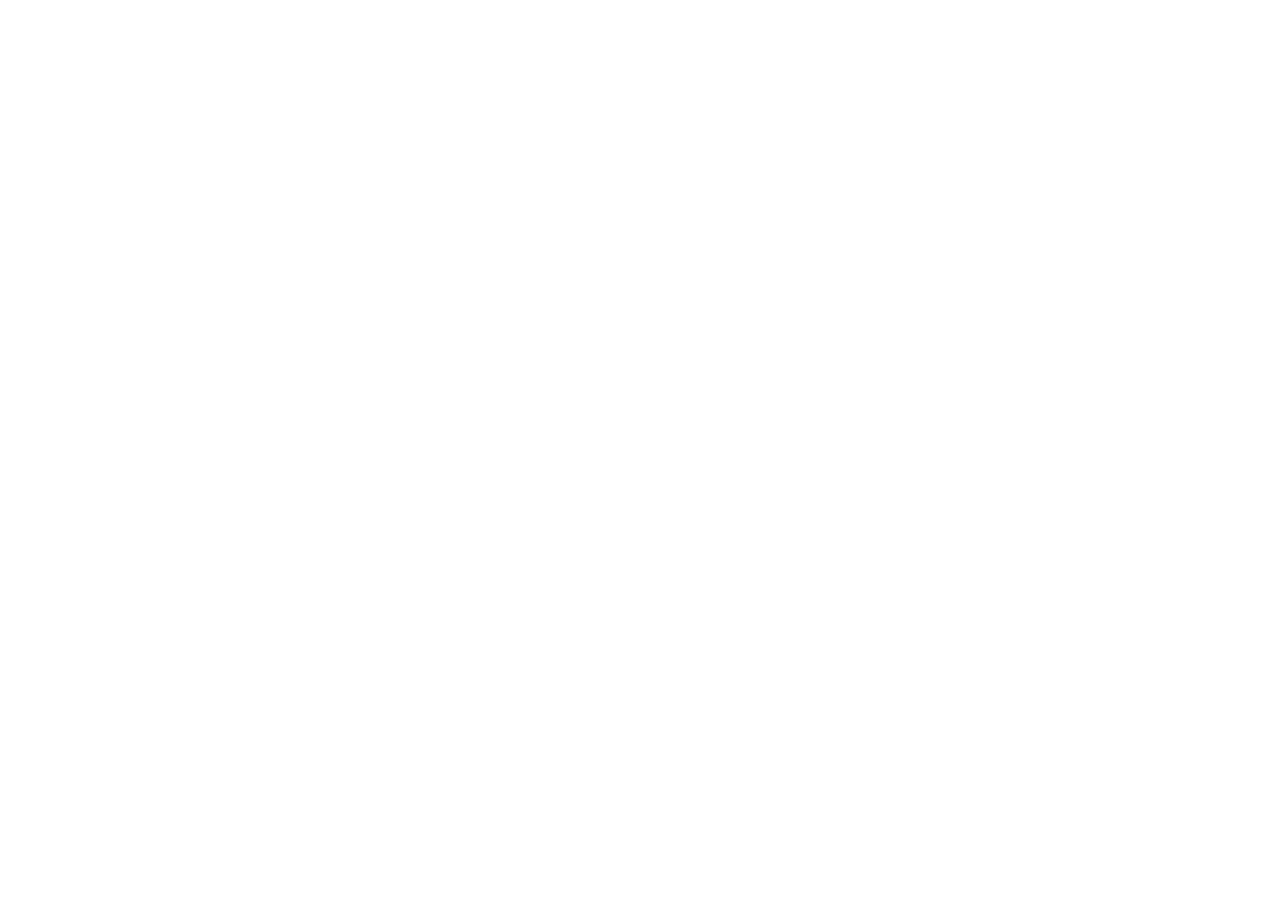
==== help.html @ 9205ddf1 "feat : html 추가" ====
<!DOCTYPE html>
<html lang="en">
<head>
    <meta charset="UTF-8">
    <meta name="viewport" content="width=device-width, initial-scale=1.0">
    <title>help</title>
</head>
<body>
    
</body>
</html>
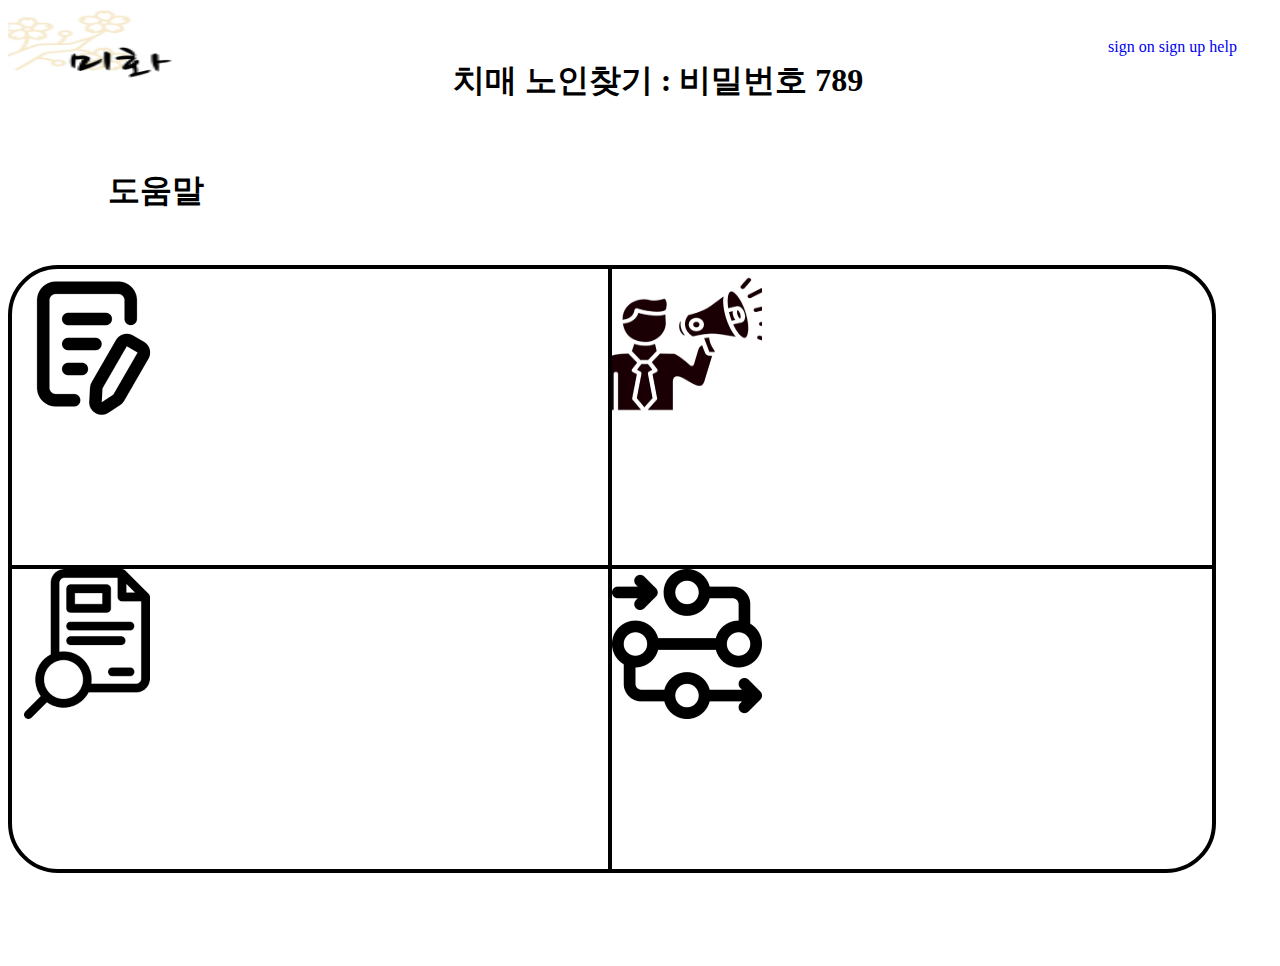
==== commit ea67c90a: "도움말페이지 구조 초안 완성" ====
--- a/help.html
+++ b/help.html
@@ -3,9 +3,46 @@
 <head>
     <meta charset="UTF-8">
     <meta name="viewport" content="width=device-width, initial-scale=1.0">
-    <title>help</title>
+    <link rel="stylesheet" href="./css/help/help.css">
+    <title>도움말</title>
 </head>
 <body>
-    
+    <div id = "main">
+            <div id = "header">
+                <div id = "logo1">
+                    <img src="./images/logo.jpg" alt ="로고">
+                </div>
+                <div id = "title">
+                    <h1>치매 노인찾기 : 비밀번호 789</h1>
+                </div>
+                <div id="top">
+                    <span class ="ls">
+                        <a href="login.html">sign on</a>
+                        <a href="signup.html">sign up</a>
+                        <a href="help.html">help</a>
+                    </span>
+                </div>
+            </div>
+            <div id = "main2">
+                <div id = "maintitle">
+                    <h1>도움말</h1>
+                </div>
+                <div class="g_class">
+                    <div class="g1 g2">
+                        <img src="./images/regist.png" alt="등록">
+                    </div>
+                    <div class="g1">
+                        <img src="./images/free.png" alt="무료홍보">
+                    </div>
+                    <div class="g2">
+                        <img src="./images/select.png" alt="조회">
+                    </div>
+                    <div class="g3">
+                        <img src="./images/yoroung.png" alt="요령">
+                    </div>
+                </div>
+            </div>
+            
+    </div>
 </body>
 </html>--- a/css/help/help.css
+++ b/css/help/help.css
@@ -0,0 +1,83 @@
+
+ul{
+    list-style-type:none;
+}
+a{
+    text-decoration: none;
+}
+#main {
+    width:1400px;
+    height:950px;
+    margin: 0 auto;
+}
+#header{
+    width:1400px;
+    height:100px;
+    padding-bottom: 40px;
+}
+#header>#logo1{
+    float:left;
+    width:200px;
+    height:100px;
+    background-color: bisque;
+}
+#logo1>img{
+    float:left;
+    width:200px;
+    height:100px;
+}
+#header>#title{
+    float:left;
+    width:900px;
+    height:100px;
+    text-align: center;
+}
+#header>#title>h1{
+    padding-top:30px;
+    box-sizing: border-box;
+}
+#header>#top{
+    float:left;
+    width:300px;
+    height:100px;
+    padding-top:30px;
+    box-sizing: border-box;
+}
+#main2{
+    display:block;
+    width: 1400px;
+}
+#main2>#maintitle{
+    padding: 0 0 30px 100px;
+}
+.g_class{
+    display: grid;
+    width: 1200px;
+    grid-template-columns: 600px 600px;
+    grid-template-rows: 300px 300px;
+    border: 4px solid black;
+    border-radius: 50px;
+}
+.g_class>.g1>img{
+    width:150px;
+    height:150px;
+    left: 200px;
+}
+.g_class>.g2>img{
+    width:150px;
+    height:150px;
+    left: 200px;
+}
+.g_class>.g3>img{
+    width:150px;
+    height:150px;
+    left: 200px;
+}
+
+.g_class>.g1{
+    border-bottom: 4px solid black;
+}
+
+.g_class>.g2{
+    border-right: 4px solid black;
+}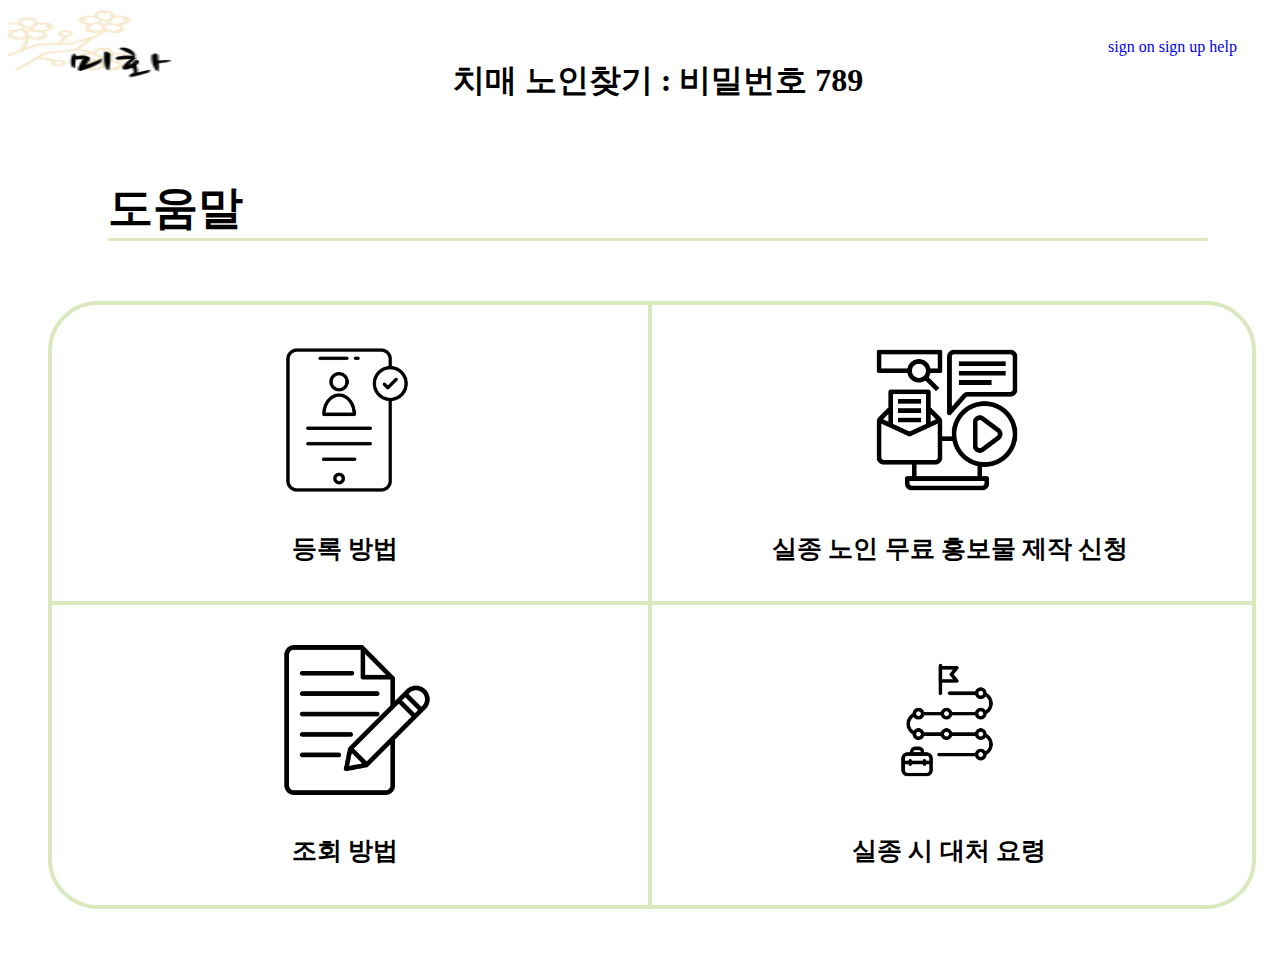
==== commit 5163f648: "이미지 수정" ====
--- a/help.html
+++ b/help.html
@@ -30,15 +30,19 @@
                 <div class="g_class">
                     <div class="g1 g2">
                         <img src="./images/regist.png" alt="등록">
+                        <a>등록 방법</a>
                     </div>
                     <div class="g1">
-                        <img src="./images/free.png" alt="무료홍보">
+                        <img src="./images/hongbo.png" alt="무료홍보">
+                        <a>실종 노인 무료 홍보물 제작 신청</a>
                     </div>
                     <div class="g2">
-                        <img src="./images/select.png" alt="조회">
+                        <img src="./images/johoi.png" alt="조회">
+                        <a>조회 방법</a>
                     </div>
                     <div class="g3">
-                        <img src="./images/yoroung.png" alt="요령">
+                        <img src="./images/yoryung.png" alt="요령">
+                        <a>실종 시 대처 요령</a>
                     </div>
                 </div>
             </div>
--- a/css/help/help.css
+++ b/css/help/help.css
@@ -45,39 +45,80 @@
 }
 #main2{
     display:block;
-    width: 1400px;
+    width: 1200px;
 }
 #main2>#maintitle{
     padding: 0 0 30px 100px;
+}
+#maintitle>h1{
+    font-size:45px;
+    border-bottom: 3px solid #DAE8BE;
 }
 .g_class{
     display: grid;
     width: 1200px;
     grid-template-columns: 600px 600px;
     grid-template-rows: 300px 300px;
-    border: 4px solid black;
+    border: 4px solid #DAE8BE;
     border-radius: 50px;
+    margin-left:40px;
 }
-.g_class>.g1>img{
-    width:150px;
-    height:150px;
-    left: 200px;
+.g_class>.g1.g2{
+    display:grid;
 }
-.g_class>.g2>img{
-    width:150px;
-    height:150px;
-    left: 200px;
+.g_class>.g1{
+    display:grid;
 }
-.g_class>.g3>img{
-    width:150px;
-    height:150px;
-    left: 200px;
+.g_class>.g2{
+    display: grid;
 }
-
+.g_class>.g3{
+    display:grid;
+}
 .g_class>.g1{
-    border-bottom: 4px solid black;
+    border-bottom: 4px solid #DAE8BE;
 }
 
 .g_class>.g2{
-    border-right: 4px solid black;
+    border-right: 4px solid #DAE8BE;
+}
+.g_class>.g1.g2>img{
+    margin: 40px 0px 0px 220px;
+    width:150px;
+    height:150px;
+}
+.g_class>.g1.g2>a{
+    font-size: 25px;
+    font-weight:bold;
+    margin-left:240px;
+}
+.g_class>.g1>img{
+    margin: 40px 0px 0px 220px;
+    width:150px;
+    height:150px;
+}
+.g_class>.g1>a{
+    font-size: 25px;
+    font-weight:bold;
+    margin-left:120px;
+}
+.g_class>.g2>img{
+    margin: 40px 0px 0px 230px;
+    width:150px;
+    height:150px;
+}
+.g_class>.g2>a{
+    font-size: 25px;
+    font-weight:bold;
+    margin-left:240px;
+}
+.g_class>.g3>img{
+    margin: 40px 0px 0px 220px;
+    width:150px;
+    height:150px;
+}
+.g_class>.g3>a{
+    font-size: 25px;
+    font-weight:bold;
+    margin-left:200px;
 }